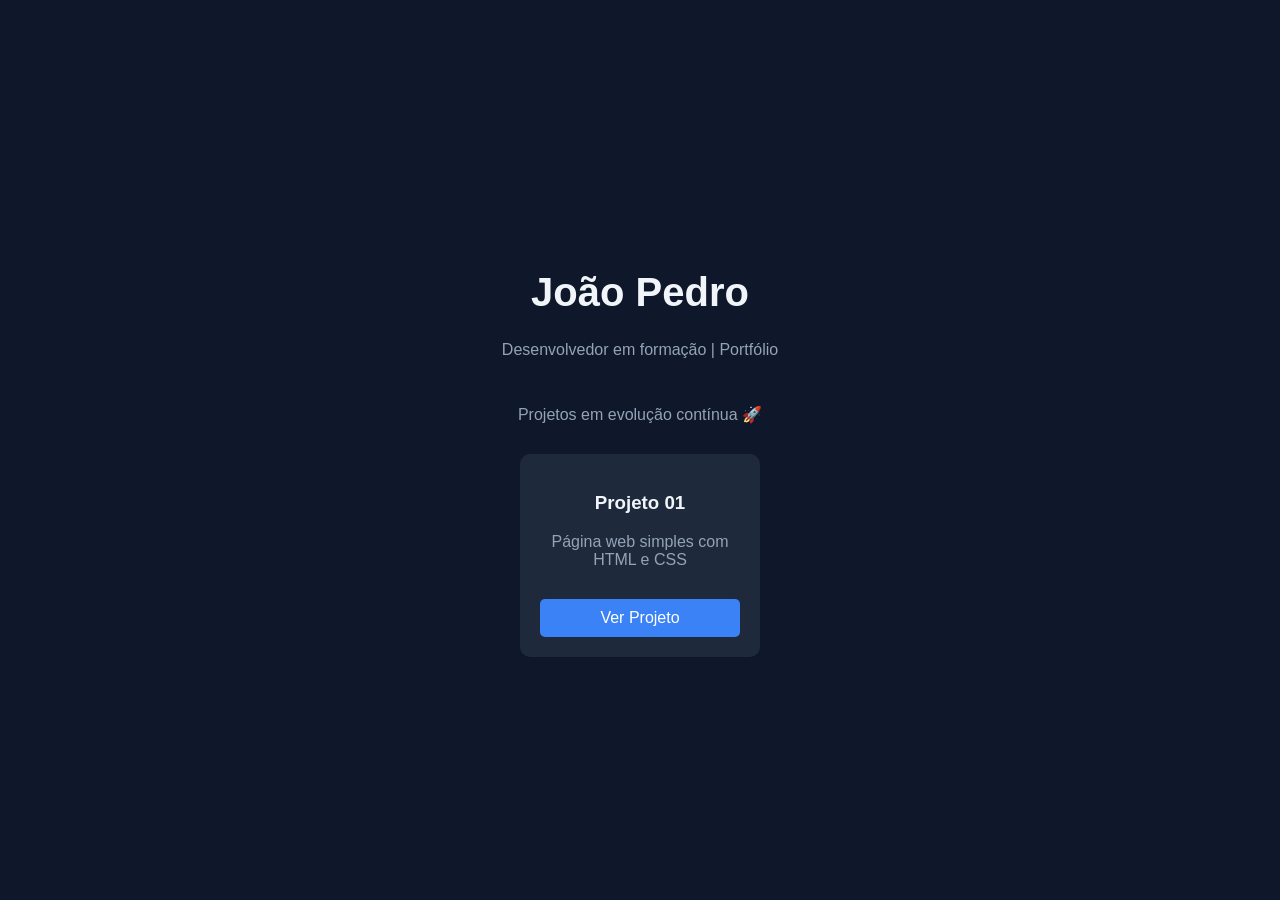
==== index.html @ 1ec165ea "Update index.html" ====
<!DOCTYPE html>
<html lang="pt-BR">
<head>
  <meta charset="UTF-8">
  <title>Portfólio - João Pedro</title>

  <style>
    body {
      margin: 0;
      font-family: Arial, sans-serif;
      background: #0f172a;
      color: #f1f5f9;
      display: flex;
      flex-direction: column;
      align-items: center;
      justify-content: center;
      height: 100vh;
    }

    h1 {
      margin-bottom: 10px;
      font-size: 2.5rem;
    }

    .destque {
      margin-bottom: 10px;
      font-size: 1.8em;
      color: white;
    }
    
    p {
      margin-bottom: 30px;
      color: #94a3b8;
    }

    .container {
      display: flex;
      gap: 20px;
      flex-wrap: wrap;
      justify-content: center;
    }

    .card {
      background: #1e293b;
      padding: 20px;
      border-radius: 10px;
      width: 200px;
      text-align: center;
      transition: 0.3s;
    }

    .card:hover {
      transform: translateY(-5px);
      background: #334155;
    }

    a {
      text-decoration: none;
      color: white;
      display: block;
    }

    .btn {
      margin-top: 10px;
      padding: 10px;
      background: #3b82f6;
      border-radius: 5px;
    }

    .btn:hover {
      background: #2563eb;
    }
  </style>
</head>
<body>

  <h1>João Pedro</h1>
  <p class="destaque">Desenvolvedor em formação | Portfólio</p>
  <p>Projetos em evolução contínua 🚀</p>

  <div class="container">

    <div class="card">
      <h3>Projeto 01</h3>
      <p>Página web simples com HTML e CSS</p>
      <a href="projeto-01/">
        <div class="btn">Ver Projeto</div>
      </a>
    </div>


  </div>

</body>
</html>
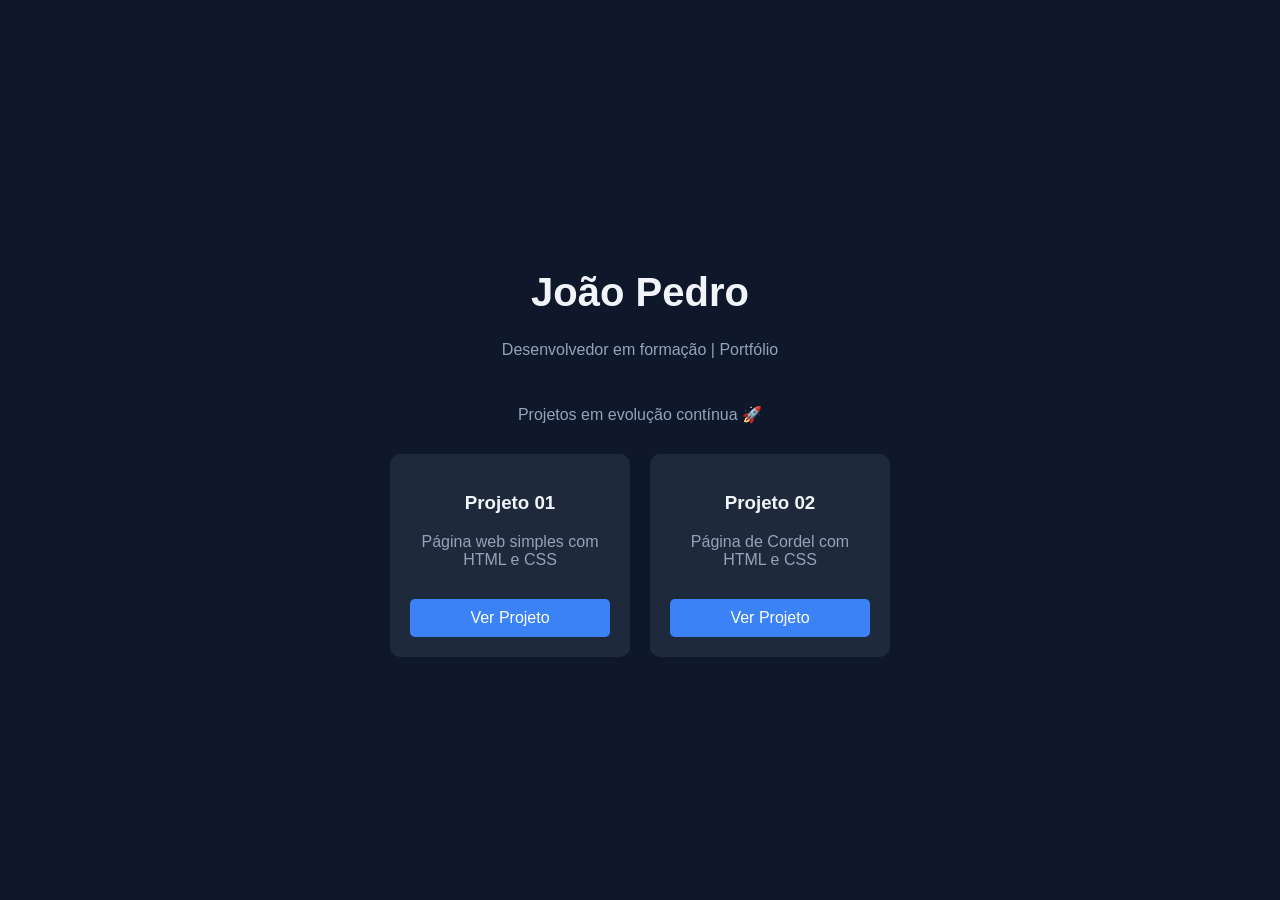
==== commit 40f4b5ea: "Add Projeto 02 card to index.html" ====
--- a/index.html
+++ b/index.html
@@ -20,12 +20,6 @@
     h1 {
       margin-bottom: 10px;
       font-size: 2.5rem;
-    }
-
-    .destque {
-      margin-bottom: 10px;
-      font-size: 1.8em;
-      color: white;
     }
     
     p {
@@ -88,6 +82,13 @@
       </a>
     </div>
 
+    <div class="card">
+      <h3>Projeto 02</h3>
+      <p>Página de Cordel com HTML e CSS</p>
+      <a href="projeto-02/">
+        <div class="btn">Ver Projeto</div>
+      </a>
+    </div>
 
   </div>
 
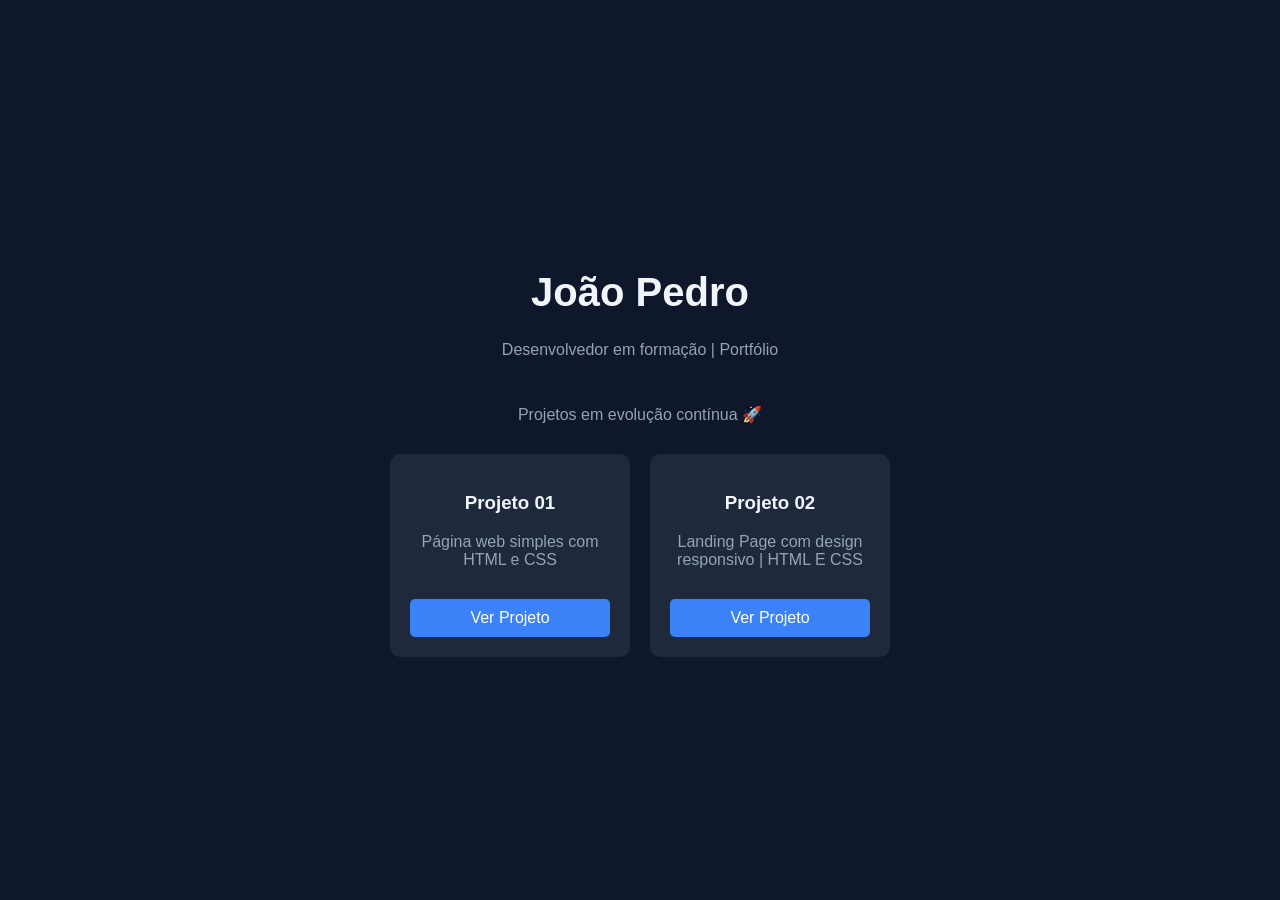
==== commit b6345944: "Update index.html" ====
--- a/index.html
+++ b/index.html
@@ -84,7 +84,7 @@
 
     <div class="card">
       <h3>Projeto 02</h3>
-      <p>Página de Cordel com HTML e CSS</p>
+      <p>Landing Page com design responsivo | HTML E CSS</p>
       <a href="projeto-02/">
         <div class="btn">Ver Projeto</div>
       </a>
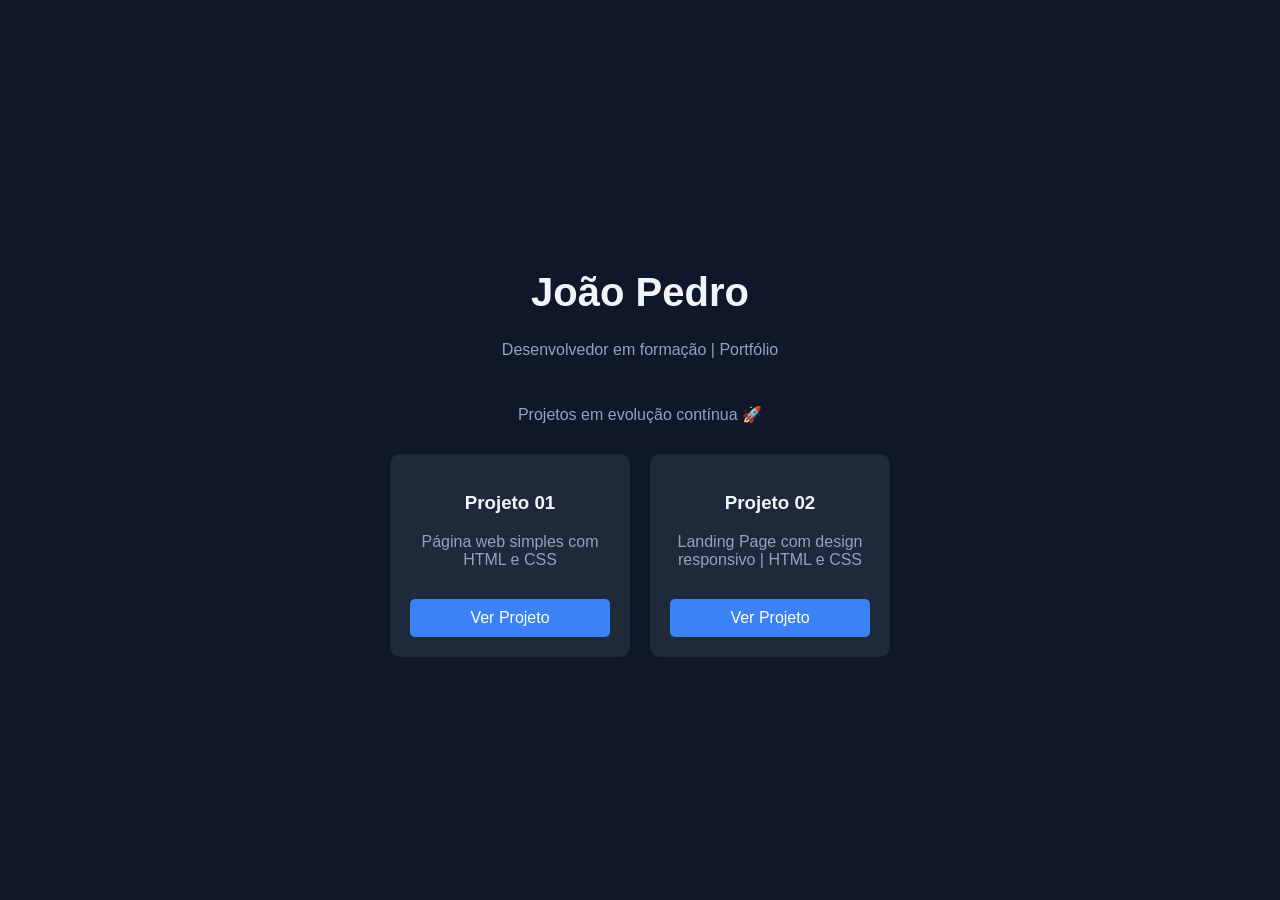
==== commit 5332be1f: "Update index.html" ====
--- a/index.html
+++ b/index.html
@@ -84,7 +84,7 @@
 
     <div class="card">
       <h3>Projeto 02</h3>
-      <p>Landing Page com design responsivo | HTML E CSS</p>
+      <p>Landing Page com design responsivo | HTML e CSS</p>
       <a href="projeto-02/">
         <div class="btn">Ver Projeto</div>
       </a>
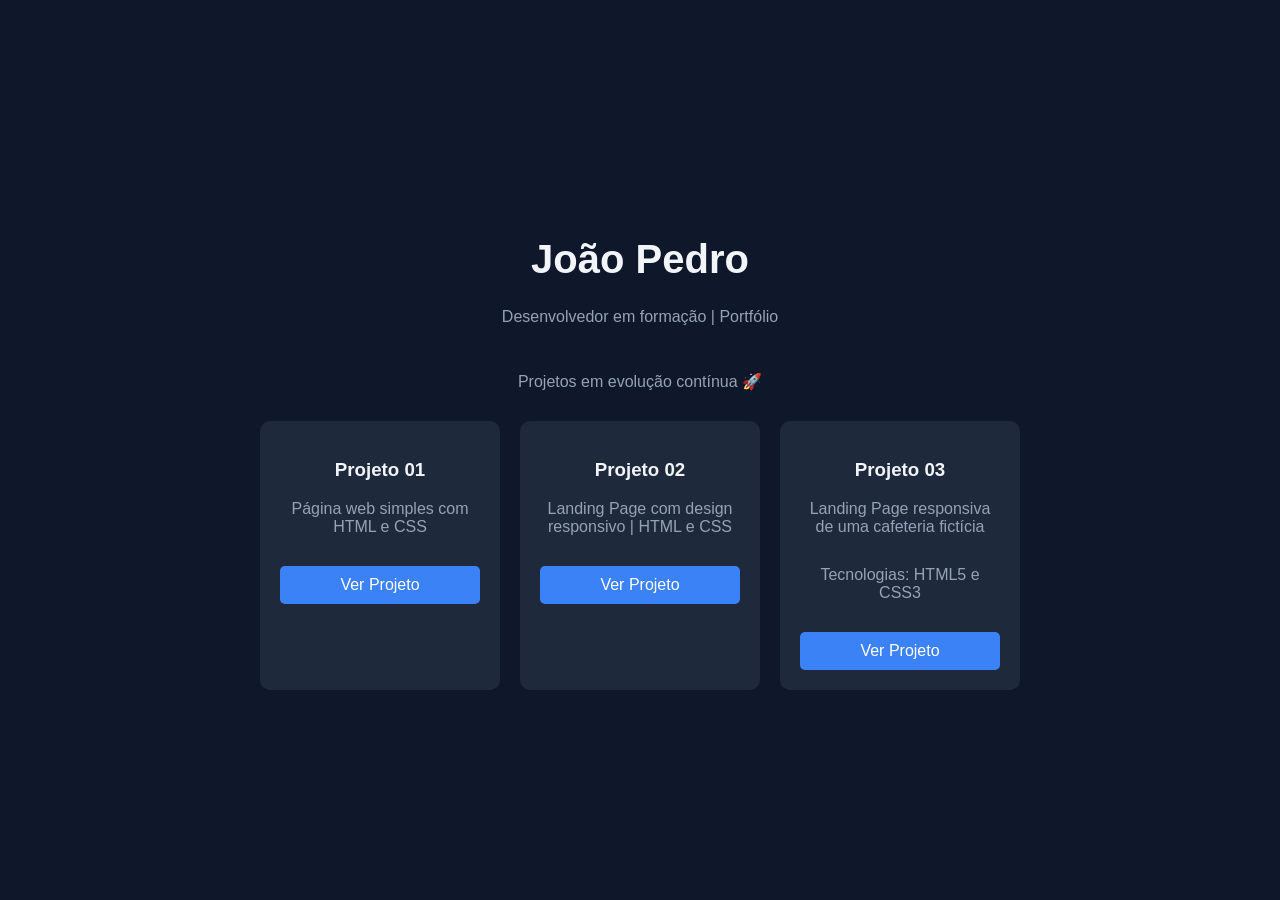
==== commit a6f61060: "Add card for Projeto 03 with project details" ====
--- a/index.html
+++ b/index.html
@@ -90,6 +90,15 @@
       </a>
     </div>
 
+    <div class="card">
+      <h3>Projeto 03</h3>
+      <p>Landing Page responsiva de uma cafeteria fictícia </p>
+      <p>Tecnologias: HTML5 e CSS3</p>
+      <a href="projeto-03/">
+        <div class="btn">Ver Projeto</div>
+      </a>
+    </div>
+
   </div>
 
 </body>
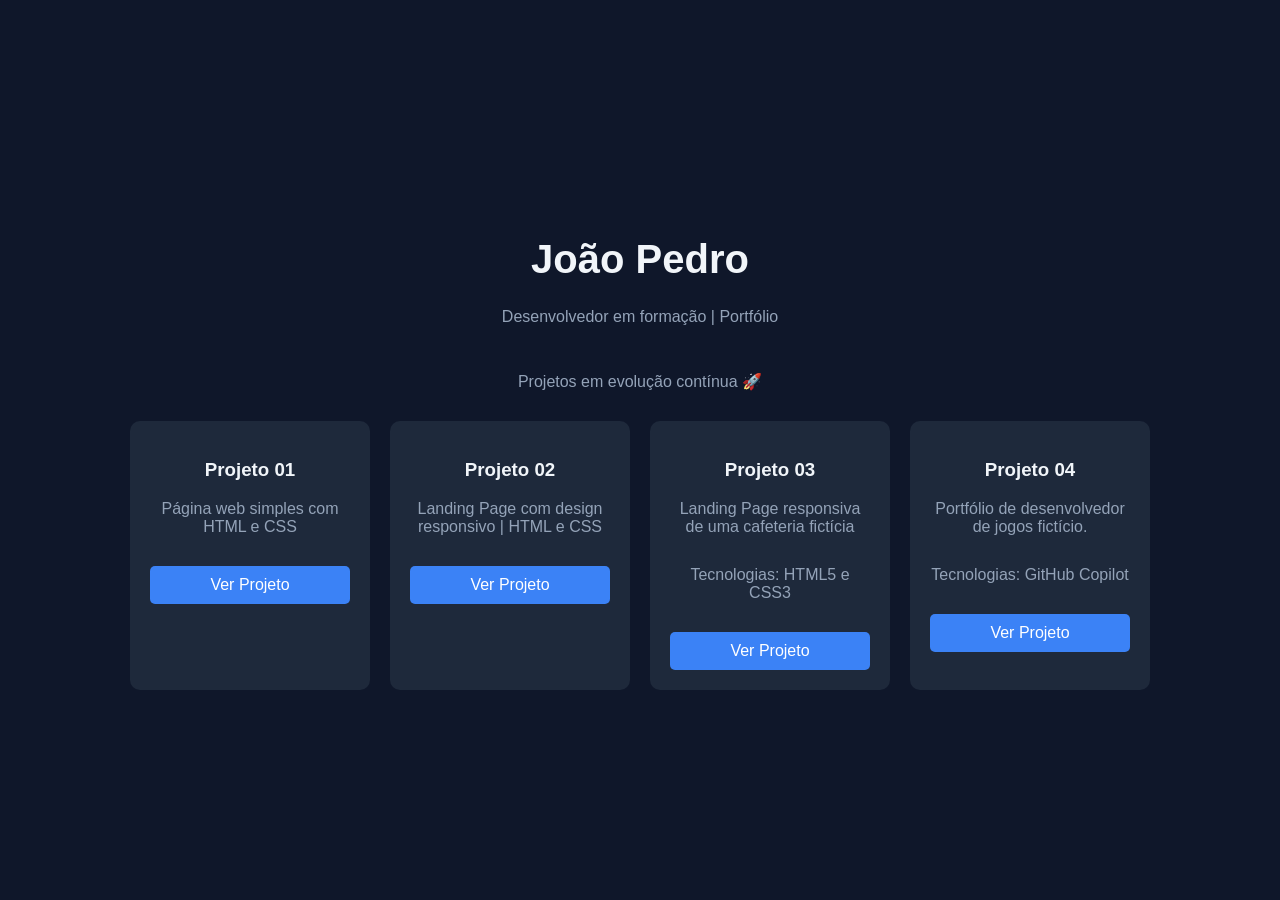
==== commit 4e8d8928: "Add new project card for fictional game developer portfolio" ====
--- a/index.html
+++ b/index.html
@@ -99,6 +99,15 @@
       </a>
     </div>
 
+    <div class="card">
+      <h3>Projeto 04</h3>
+      <p>Portfólio de desenvolvedor de jogos fictício.</p>
+      <p>Tecnologias: GitHub Copilot</p>
+      <a href="projeto-04/">
+        <div class="btn">Ver Projeto</div>
+      </a>
+    </div>
+
   </div>
 
 </body>
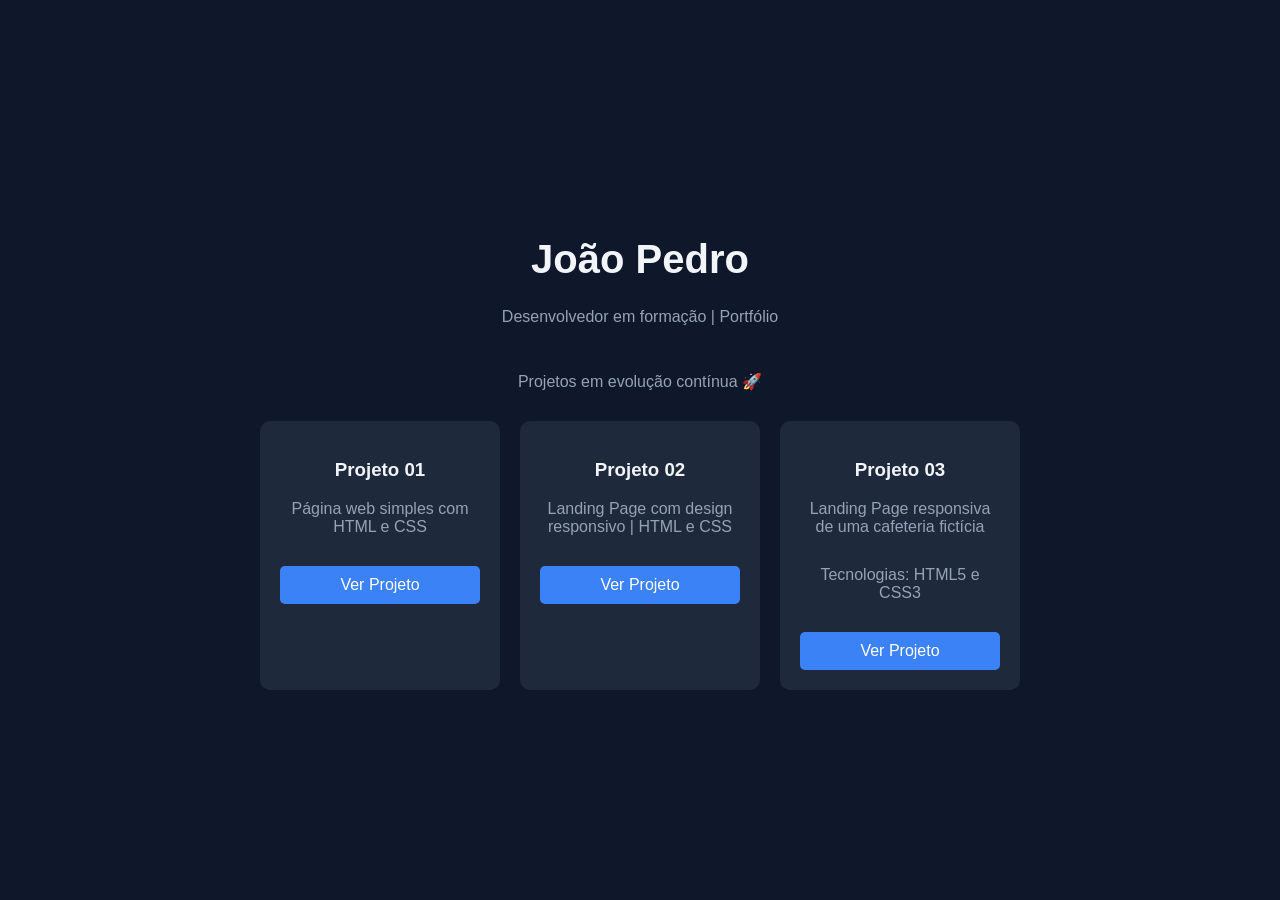
==== commit 22d3b084: "fixing repository" ====
--- a/index.html
+++ b/index.html
@@ -99,14 +99,6 @@
       </a>
     </div>
 
-    <div class="card">
-      <h3>Projeto 04</h3>
-      <p>Portfólio de desenvolvedor de jogos fictício.</p>
-      <p>Tecnologias: GitHub Copilot</p>
-      <a href="projeto-04/">
-        <div class="btn">Ver Projeto</div>
-      </a>
-    </div>
 
   </div>
 
